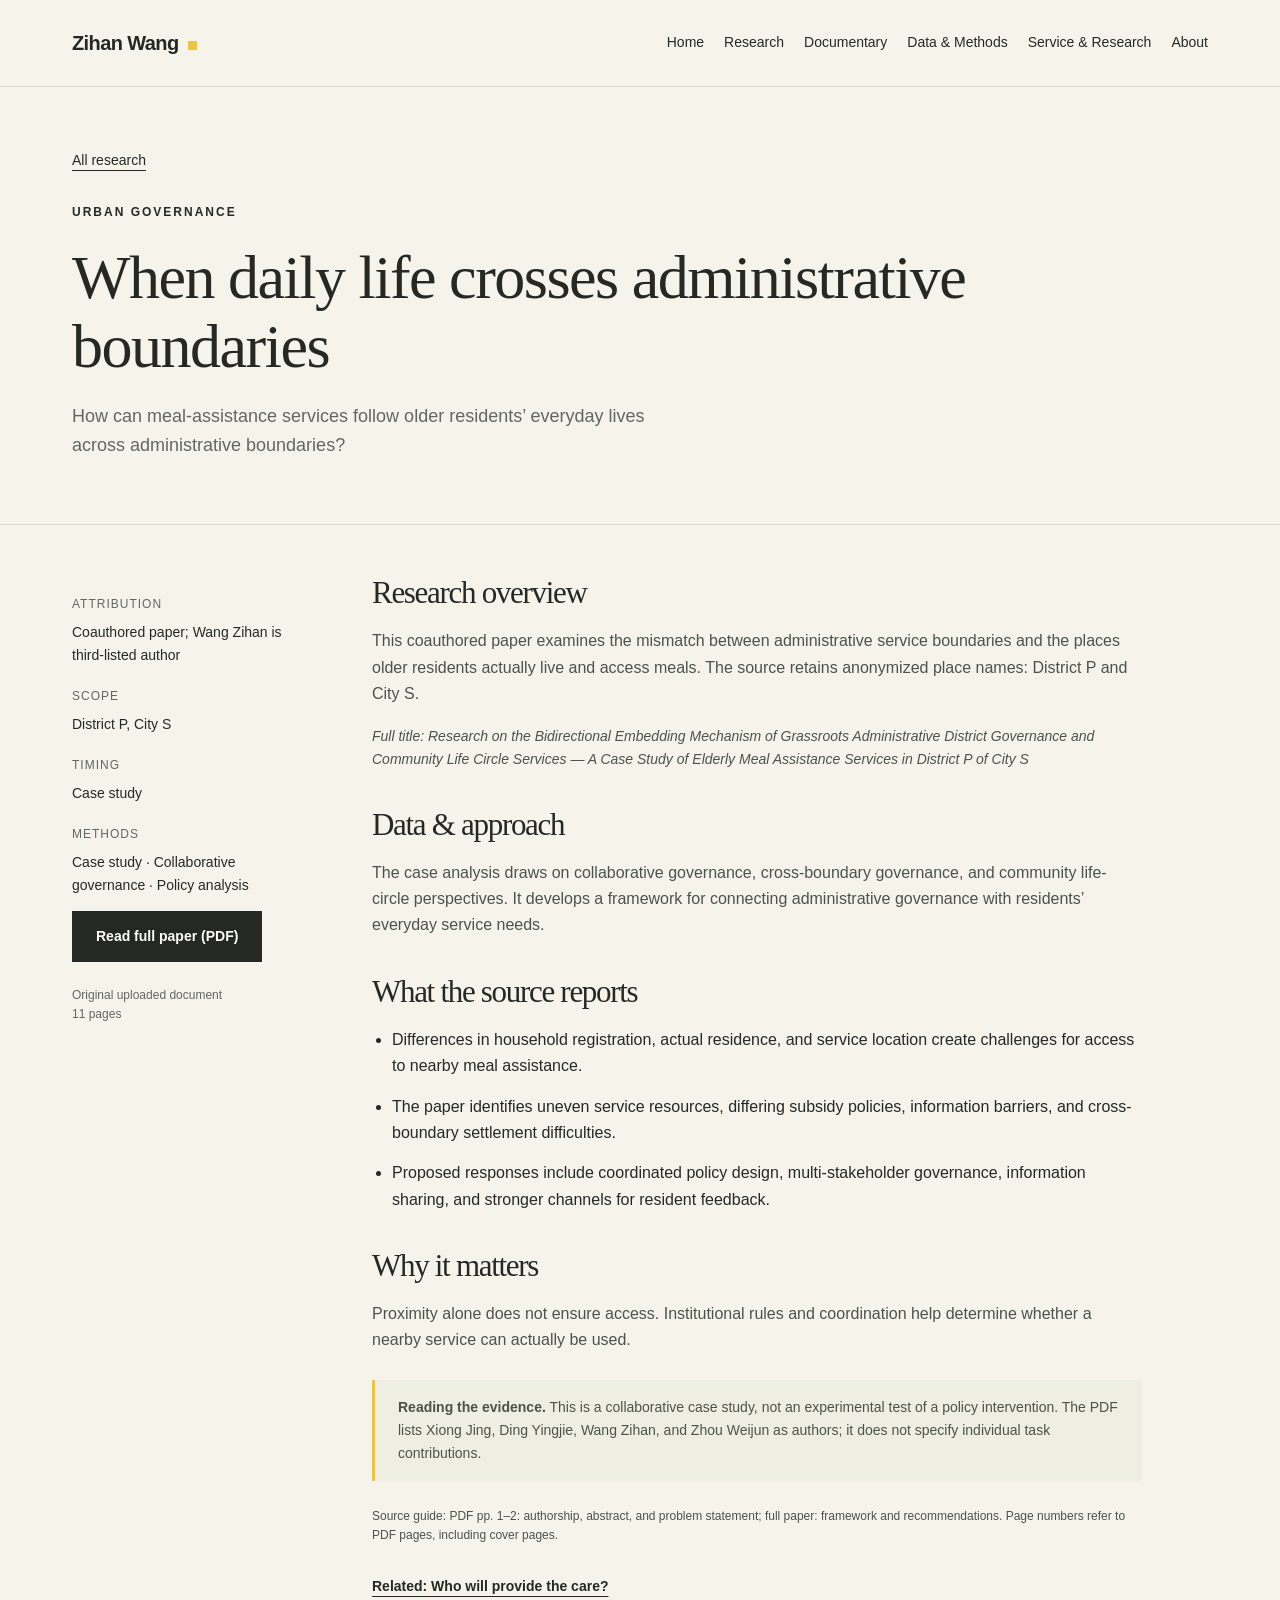
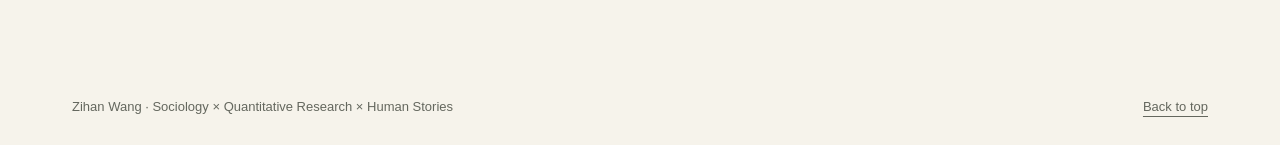
==== project-meal-governance.html @ 67c70093 "Add files via upload" ====
<!doctype html><html lang="en"><head><meta charset="utf-8"><meta name="viewport" content="width=device-width, initial-scale=1"><title>When daily life crosses administrative boundaries | Zihan Wang</title><meta name="description" content="How can meal-assistance services follow older residents’ everyday lives across administrative boundaries?"><link rel="stylesheet" href="style.css?v=4"><link rel="icon" href="data:image/svg+xml,%3Csvg xmlns='http://www.w3.org/2000/svg' viewBox='0 0 64 64'%3E%3Crect width='64' height='64' fill='%23e9c448'/%3E%3Ctext x='12' y='47' font-family='Georgia' font-size='44' fill='%23262923'%3EZ%3C/text%3E%3C/svg%3E"><script src="script.js" defer></script></head><body><a class="skip" href="#main">Skip to content</a><header class="header"><div class="wrap nav"><a class="brand" href="index.html">Zihan Wang<span></span></a><button class="menu" aria-expanded="false" aria-controls="navigation">Menu</button><nav id="navigation" class="navlinks" aria-label="Main navigation"><a href="index.html#home">Home</a><a href="index.html#research">Research</a><a href="index.html#documentary">Documentary</a><a href="index.html#methods">Data &amp; Methods</a><a href="index.html#service">Service &amp; Research</a><a href="index.html#about">About</a></nav></div></header><main id="main"><div class="detail-hero"><div class="wrap"><a class="back" href="index.html#research">All research</a><p class="eyebrow" style="margin-top:30px">Urban governance</p><h1>When daily life crosses administrative boundaries</h1><p class="lead">How can meal-assistance services follow older residents’ everyday lives across administrative boundaries?</p></div></div><div class="wrap detail-grid"><aside class="detail-aside" aria-label="Project information"><dl><div><dt>Attribution</dt><dd>Coauthored paper; Wang Zihan is third-listed author</dd></div><div><dt>Scope</dt><dd>District P, City S</dd></div><div><dt>Timing</dt><dd>Case study</dd></div><div><dt>Methods</dt><dd>Case study · Collaborative governance · Policy analysis</dd></div></dl><a class="button" href="papers/meal-governance.pdf">Read full paper (PDF)</a><p class="source">Original uploaded document<br>11 pages</p></aside><article class="detail-body"><h2>Research overview</h2><p>This coauthored paper examines the mismatch between administrative service boundaries and the places older residents actually live and access meals. The source retains anonymized place names: District P and City S.</p><p class="full-title">Full title: Research on the Bidirectional Embedding Mechanism of Grassroots Administrative District Governance and Community Life Circle Services — A Case Study of Elderly Meal Assistance Services in District P of City S</p><h2>Data &amp; approach</h2><p>The case analysis draws on collaborative governance, cross-boundary governance, and community life-circle perspectives. It develops a framework for connecting administrative governance with residents’ everyday service needs.</p><h2>What the source reports</h2><ul class="finding-list"><li>Differences in household registration, actual residence, and service location create challenges for access to nearby meal assistance.</li><li>The paper identifies uneven service resources, differing subsidy policies, information barriers, and cross-boundary settlement difficulties.</li><li>Proposed responses include coordinated policy design, multi-stakeholder governance, information sharing, and stronger channels for resident feedback.</li></ul><h2>Why it matters</h2><p>Proximity alone does not ensure access. Institutional rules and coordination help determine whether a nearby service can actually be used.</p><div class="note"><p><strong>Reading the evidence.</strong> This is a collaborative case study, not an experimental test of a policy intervention. The PDF lists Xiong Jing, Ding Yingjie, Wang Zihan, and Zhou Weijun as authors; it does not specify individual task contributions.</p></div><p class="source">Source guide: PDF pp. 1–2: authorship, abstract, and problem statement; full paper: framework and recommendations. Page numbers refer to PDF pages, including cover pages.</p><div class="actions"><a class="textlink" href="project-workforce.html">Related: Who will provide the care?</a></div></article></div></main><footer class="footer"><div class="wrap footer-inner"><span>Zihan Wang · Sociology × Quantitative Research × Human Stories</span><a href="index.html#home">Back to top</a></div></footer></body></html>
---- style.css ----
:root{--paper:#f6f3eb;--ink:#262923;--muted:#64675e;--line:#d9d9cd;--yellow:#e9c448;--green:#525f4b;--white:#fffdf7}*{box-sizing:border-box}html{scroll-behavior:smooth;scroll-padding-top:100px}body{margin:0;background:var(--paper);color:var(--ink);font-family:Arial,Helvetica,sans-serif;line-height:1.65;font-size:16px}a{color:inherit;text-underline-offset:5px}a:hover{color:#68601c}button{font:inherit}a:focus-visible,button:focus-visible,summary:focus-visible{outline:3px solid #927300;outline-offset:5px}.skip{position:absolute;left:20px;top:-100px;background:var(--yellow);padding:12px;z-index:30}.skip:focus{top:10px}.wrap{max-width:1240px;margin:auto;padding:0 52px}.header{position:sticky;top:0;background:rgba(246,243,235,.97);z-index:10;border-bottom:1px solid var(--line)}.nav{min-height:86px;display:flex;align-items:center;justify-content:space-between;gap:30px}.brand{text-decoration:none;font-size:20px;font-weight:700;letter-spacing:-.6px}.brand span{display:inline-block;background:var(--yellow);width:9px;height:9px;margin-left:9px}.navlinks{display:flex;gap:27px;align-items:center}.navlinks a{text-decoration:none;font-size:14px}.navlinks a[aria-current]{border-bottom:2px solid var(--ink)}.menu{display:none;border:1px solid var(--line);background:none;padding:6px 12px}.eyebrow{text-transform:uppercase;letter-spacing:2px;font-size:12px;font-weight:700;line-height:1.5}.hero{padding-top:76px;padding-bottom:70px}.hero-grid{display:grid;grid-template-columns:1fr 1.03fr;gap:55px;align-items:center}.hero h1{font-family:Georgia,serif;font-weight:400;font-size:clamp(48px,5.6vw,76px);letter-spacing:-3px;line-height:1.04;margin:24px 0}.hero h1 em{font-weight:400;color:var(--green)}.lead{font-size:18px;color:var(--muted);max-width:580px}.positioning{font-size:14px;letter-spacing:.2px;margin:25px 0}.button{display:inline-block;background:var(--ink);color:var(--white);padding:13px 23px;text-decoration:none;font-size:14px;font-weight:700;border:1px solid var(--ink)}.button:hover{background:var(--green);color:#fff}.button.light{background:var(--yellow);color:var(--ink);border-color:var(--yellow)}.textlink{font-size:14px;font-weight:700}.actions{display:flex;flex-wrap:wrap;gap:25px;align-items:center;margin-top:29px}.hero-image{margin:0;position:relative;padding:22px 0 0 22px}.hero-image:before{content:'';position:absolute;top:0;left:0;width:45%;height:65%;border-top:2px solid var(--yellow);border-left:2px solid var(--yellow)}.hero-image img{display:block;width:100%;aspect-ratio:1.32;object-fit:cover;object-position:44% center}.hero-image figcaption{font-size:13px;color:var(--muted);margin:15px 0 0}.caption-title{display:block;color:var(--ink);font-size:17px;font-family:Georgia,serif}.index-strip{display:grid;grid-template-columns:repeat(3,1fr);border-top:1px solid var(--line);border-bottom:1px solid var(--line);margin-top:65px}.index-strip>div{padding:24px 25px;border-right:1px solid var(--line)}.index-strip>div:first-child{padding-left:0}.index-strip>div:last-child{border:0}.index-strip strong{font-family:Georgia,serif;font-size:32px;font-weight:400;margin-right:13px}.index-strip span{font-size:13px;color:var(--muted)}section.section{padding-top:85px;padding-bottom:85px;border-bottom:1px solid var(--line)}.section-head{display:grid;grid-template-columns:1fr 1fr;gap:60px;align-items:end;margin-bottom:40px}h2{font-family:Georgia,serif;font-size:clamp(34px,4vw,49px);line-height:1.13;letter-spacing:-1.3px;font-weight:400;margin:14px 0}h3{font-family:Georgia,serif;font-size:27px;line-height:1.25;font-weight:400;margin:12px 0 18px}p{margin:0 0 18px}.section-head p{color:var(--muted);max-width:470px;margin:0}.research-grid{display:grid;grid-template-columns:1fr 1fr;gap:24px}.research-card{border:1px solid var(--line);padding:32px;display:flex;flex-direction:column;background:var(--white)}.research-card.featured{background:#eaece2}.research-card p{color:var(--muted)}.card-top{display:flex;justify-content:space-between;gap:12px;color:var(--muted);font-size:12px;letter-spacing:1px;text-transform:uppercase}.tags{font-size:13px;margin-bottom:20px;color:var(--green)}.research-card .card-link{margin-top:auto;padding-top:22px;border-top:1px solid var(--line);font-size:14px;font-weight:700;display:flex;justify-content:space-between;gap:12px}.card-link span{font-weight:400;color:var(--muted);font-size:12px}.documentary{background:#252a24;color:var(--paper)}.documentary .section-head p{color:#c4c9ba}.documentary .eyebrow{color:var(--yellow)}.film-frame{margin:40px 0 35px}.film-frame img{width:100%;height:auto;display:block}.film-frame figcaption{font-size:13px;color:#c4c9ba;margin-top:12px}.film-grid{display:grid;grid-template-columns:1fr 1fr 1fr;gap:35px}.film-grid h3{font-size:24px}.film-grid p{font-size:15px;color:#d1d4c8}.film-grid a{color:var(--yellow);font-size:14px}.film-label{font-size:12px;text-transform:uppercase;letter-spacing:1px;color:#d7cd92}.chart-grid{display:grid;grid-template-columns:1fr 1fr;gap:30px}.chart{background:var(--white);border:1px solid var(--line);padding:30px}.chart h3{font-size:25px}.chart .sub{font-size:14px;color:var(--muted)}.bar-row{margin:23px 0}.bar-label{display:flex;justify-content:space-between;gap:15px;font-size:14px;margin-bottom:8px}.track{height:9px;background:#e9e9df}.fill{height:100%;background:var(--green)}.fill.yellow{background:var(--yellow)}.source{font-size:12px;color:var(--muted);line-height:1.6;margin-top:24px}.coef{display:grid;grid-template-columns:minmax(95px,1.4fr) 1fr 55px;gap:12px;align-items:center;margin:17px 0;font-size:13px}.coef-track{display:flex;height:12px;background:linear-gradient(to right,transparent 49.5%,#969b8c 49.5%,#969b8c 50.5%,transparent 50.5%)}.coef-track .half{width:50%;display:flex;align-items:center}.coef-track .half:first-child{justify-content:flex-end}.coef-track i{height:8px;background:var(--green);display:block}.coef-track i.neg{background:#a67e55}.coef b{font-weight:400;font-variant-numeric:tabular-nums;text-align:right}.legend{font-size:12px;color:var(--muted);display:flex;justify-content:space-between;padding-left:42%;margin-top:10px}.method-list{display:grid;grid-template-columns:repeat(4,1fr);gap:28px;margin-top:45px}.method-list>div{border-top:2px solid var(--ink);padding-top:20px}.method-list h3{font-size:22px}.method-list p{font-size:14px;color:var(--muted)}.about-grid{display:grid;grid-template-columns:.7fr 1.3fr;gap:80px}.monogram{font-family:Georgia,serif;font-size:100px;line-height:1;background:var(--yellow);display:inline-block;padding:40px 30px;letter-spacing:-8px}.about-grid .lead{font-family:Georgia,serif;font-size:28px;color:var(--ink)}.footer{padding:28px 0}.footer-inner{display:flex;justify-content:space-between;gap:25px;font-size:13px;color:var(--muted)}.detail-hero{padding:60px 0 45px;border-bottom:1px solid var(--line)}.back{font-size:14px}.detail-hero h1{font-family:Georgia,serif;font-size:clamp(36px,5vw,62px);font-weight:400;line-height:1.1;max-width:900px;letter-spacing:-1.5px;margin:22px 0}.detail-grid{display:grid;grid-template-columns:230px 1fr;gap:70px;padding-top:50px;padding-bottom:70px}.detail-aside{font-size:14px}.detail-aside dt{text-transform:uppercase;letter-spacing:1px;font-size:12px;margin-top:20px;color:var(--muted)}.detail-aside dd{margin:6px 0}.detail-body{max-width:770px}.detail-body h2{font-size:31px;margin:35px 0 18px}.detail-body h2:first-child{margin-top:0}.detail-body p{color:#4d5348}.note{border-left:3px solid var(--yellow);padding:16px 23px;background:#eeeee3;margin:26px 0}.note p{margin:0;font-size:14px}.finding-list{padding-left:20px}.finding-list li{margin-bottom:14px}.full-title{font-size:14px;color:var(--muted);font-style:italic}.noscript{padding:15px}.mobile-note{display:none}@media(max-width:900px){.wrap{padding:0 28px}.navlinks{gap:16px}.hero-grid{gap:25px}.hero h1{font-size:57px}.method-list{grid-template-columns:1fr 1fr}.detail-grid{gap:35px;grid-template-columns:180px 1fr}.about-grid{gap:35px}.film-grid{gap:20px}}@media(max-width:650px){.wrap{padding:0 22px}.nav{min-height:70px;flex-wrap:wrap;gap:0}.menu{display:block}.navlinks{display:flex;width:100%;padding:10px 0 17px;gap:16px;flex-wrap:wrap}.js .navlinks{display:none}.js .navlinks.open{display:flex}.navlinks a{font-size:14px}.hero{padding-top:39px;padding-bottom:40px}.hero-grid,.section-head,.research-grid,.chart-grid,.about-grid,.film-grid,.detail-grid{grid-template-columns:1fr}.hero h1{font-size:55px}.hero-image{margin-top:20px;padding:15px 0 0 15px}.hero-image img{aspect-ratio:1.77;object-fit:contain}.index-strip{margin-top:35px}.index-strip>div{padding:16px 10px}.index-strip strong{display:block;font-size:29px}.index-strip span{font-size:12px;line-height:1.4;display:block}.section-head{gap:18px}.research-card,.chart{padding:24px}.section-head h2{font-size:37px}.section.section{padding-top:55px;padding-bottom:55px}.film-grid{gap:26px}.method-list{gap:25px 20px}.method-list h3{font-size:21px}.about-grid{gap:28px}.monogram{font-size:65px;padding:25px 20px;letter-spacing:-4px}.footer-inner{flex-direction:column;gap:12px}.detail-hero{padding-top:35px}.detail-grid{gap:25px;padding-top:25px}.detail-aside dl{display:grid;grid-template-columns:1fr 1fr;gap:12px 20px}.detail-aside dt{margin-top:0}.detail-aside dd{margin-bottom:0}.detail-aside .button{margin-top:15px}.card-link span{max-width:100px;text-align:right}.coef{grid-template-columns:1.3fr 1fr 48px;gap:8px;font-size:12px}}@media(prefers-reduced-motion:reduce){html{scroll-behavior:auto}}@media print{.header,.actions,.menu{display:none}body{background:#fff}.wrap{padding:0}.section.section{padding:30px 0}.research-card,.chart{break-inside:avoid}.documentary{background:#fff;color:#222}.documentary p,.documentary .section-head p,.film-grid p{color:#222}}
.hero-image img{height:auto;aspect-ratio:1200/676;object-fit:contain}.hero-grid>*,.chart-grid>*,.research-grid>*{min-width:0}@media(max-width:650px){.hero h1{font-size:clamp(38px,11vw,55px);letter-spacing:-2px}.method-list{grid-template-columns:1fr}.coef{grid-template-columns:minmax(80px,1.3fr) minmax(40px,1fr) 44px}.bar-label{font-size:13px}}

.film-player{aspect-ratio:16/9;min-height:200px;background:#111;width:100%}.film-player iframe{display:block;width:100%;height:100%;min-height:200px;border:0}.film-frame figcaption{display:flex;justify-content:space-between;flex-wrap:wrap;gap:10px 24px}.film-frame figcaption a{color:var(--yellow)}

.film-player{position:relative}.film-start{display:block;width:100%;height:100%;position:relative}.film-start img{width:100%;height:100%;object-fit:cover}.film-play-label{position:absolute;left:50%;top:50%;transform:translate(-50%,-50%);background:#e9c448;color:#262923;padding:16px 24px;display:flex;align-items:center;gap:14px;white-space:nowrap;font-weight:700;box-shadow:0 3px 20px #0005}.film-start:hover .film-play-label{background:#ffe07a}.film-status{color:#c4c9ba;font-size:14px;margin:12px 0}.film-player iframe{position:absolute;inset:0}

/* Service photographs remain uncropped, including the portrait-oriented activity image. */
.photo-gallery{columns:3;column-gap:26px}.gallery-photo{margin:0 0 32px;break-inside:avoid;background:var(--white);border:1px solid var(--line)}.gallery-photo a{display:block}.gallery-photo img{display:block;width:100%;height:auto}.gallery-photo figcaption{padding:20px 22px}.gallery-photo h3{font-size:23px;margin:10px 0}.gallery-photo p{font-size:14px;color:var(--muted);margin:0}.gallery-photo a:hover{outline:3px solid var(--yellow);outline-offset:-3px}.portrait{margin:26px 0 0;width:250px;max-width:100%;border-bottom:7px solid var(--yellow)}.portrait img{display:block;width:100%;height:320px;object-fit:cover;object-position:50% 48%}.navlinks{gap:20px}@media(max-width:1050px) and (min-width:651px){.nav{flex-wrap:wrap;padding-top:18px;padding-bottom:15px;gap:14px}.navlinks{gap:20px;flex-wrap:wrap}}@media(max-width:900px){.photo-gallery{columns:2}}@media(max-width:650px){.photo-gallery{columns:1}.gallery-photo{margin-bottom:25px}.portrait{width:220px}.portrait img{height:280px}.navlinks{gap:14px}}

/* Aligned gallery: consistent image and caption areas across each row. */
.photo-gallery{columns:auto;display:grid;grid-template-columns:repeat(3,minmax(0,1fr));gap:26px}.gallery-photo{margin:0;display:flex;flex-direction:column;min-width:0}.gallery-photo>a{aspect-ratio:4/3;background:#e8e6df;overflow:hidden}.gallery-photo img{width:100%;height:100%;object-fit:contain}.gallery-photo figcaption{min-height:98px;display:flex;flex-direction:column;justify-content:center;gap:5px}.gallery-location{font-size:14px;color:var(--muted)}@media(max-width:900px){.photo-gallery{columns:auto;grid-template-columns:repeat(2,minmax(0,1fr))}}@media(max-width:650px){.photo-gallery{columns:auto;grid-template-columns:1fr}.gallery-photo{margin:0}.gallery-photo figcaption{min-height:84px}}
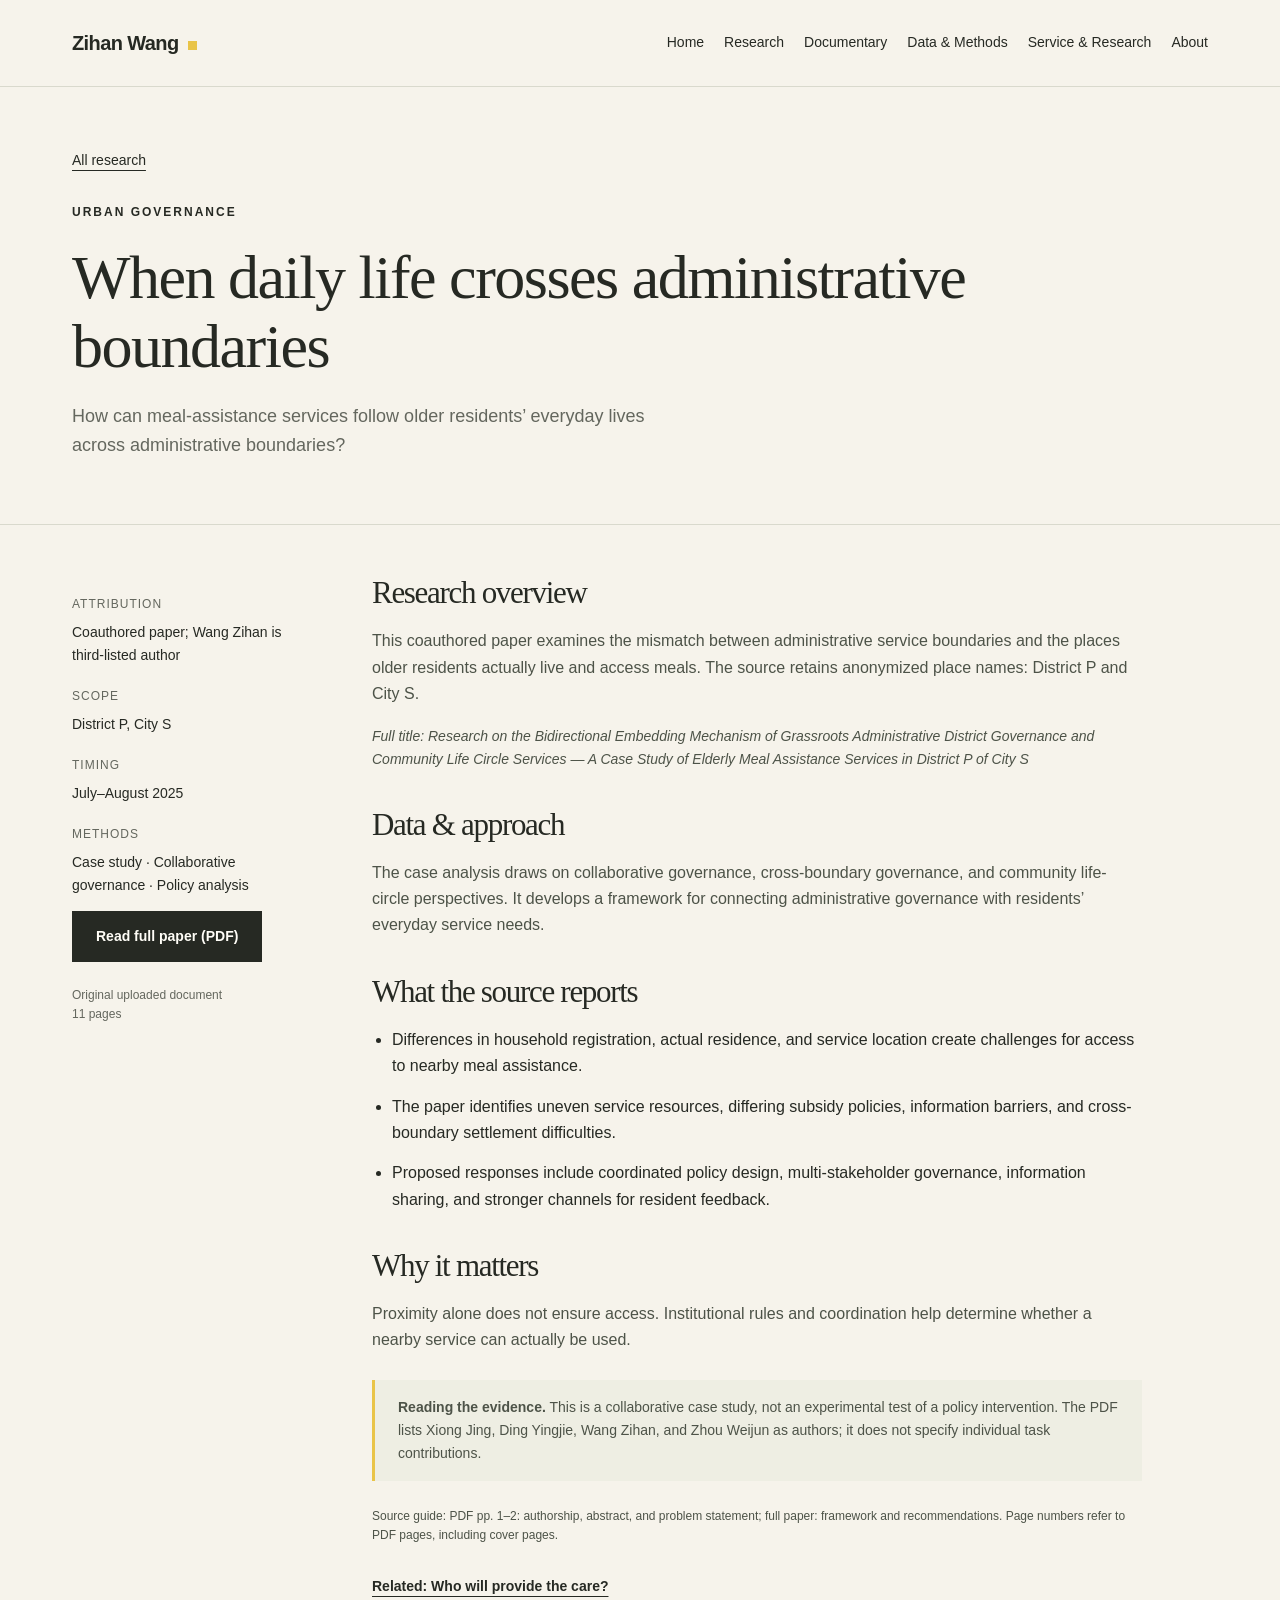
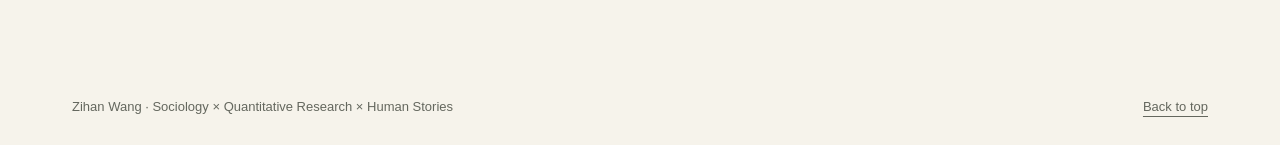
==== commit b5a2621a: "Add files via upload" ====
--- a/project-meal-governance.html
+++ b/project-meal-governance.html
@@ -1 +1 @@
-<!doctype html><html lang="en"><head><meta charset="utf-8"><meta name="viewport" content="width=device-width, initial-scale=1"><title>When daily life crosses administrative boundaries | Zihan Wang</title><meta name="description" content="How can meal-assistance services follow older residents’ everyday lives across administrative boundaries?"><link rel="stylesheet" href="style.css?v=4"><link rel="icon" href="data:image/svg+xml,%3Csvg xmlns='http://www.w3.org/2000/svg' viewBox='0 0 64 64'%3E%3Crect width='64' height='64' fill='%23e9c448'/%3E%3Ctext x='12' y='47' font-family='Georgia' font-size='44' fill='%23262923'%3EZ%3C/text%3E%3C/svg%3E"><script src="script.js" defer></script></head><body><a class="skip" href="#main">Skip to content</a><header class="header"><div class="wrap nav"><a class="brand" href="index.html">Zihan Wang<span></span></a><button class="menu" aria-expanded="false" aria-controls="navigation">Menu</button><nav id="navigation" class="navlinks" aria-label="Main navigation"><a href="index.html#home">Home</a><a href="index.html#research">Research</a><a href="index.html#documentary">Documentary</a><a href="index.html#methods">Data &amp; Methods</a><a href="index.html#service">Service &amp; Research</a><a href="index.html#about">About</a></nav></div></header><main id="main"><div class="detail-hero"><div class="wrap"><a class="back" href="index.html#research">All research</a><p class="eyebrow" style="margin-top:30px">Urban governance</p><h1>When daily life crosses administrative boundaries</h1><p class="lead">How can meal-assistance services follow older residents’ everyday lives across administrative boundaries?</p></div></div><div class="wrap detail-grid"><aside class="detail-aside" aria-label="Project information"><dl><div><dt>Attribution</dt><dd>Coauthored paper; Wang Zihan is third-listed author</dd></div><div><dt>Scope</dt><dd>District P, City S</dd></div><div><dt>Timing</dt><dd>Case study</dd></div><div><dt>Methods</dt><dd>Case study · Collaborative governance · Policy analysis</dd></div></dl><a class="button" href="papers/meal-governance.pdf">Read full paper (PDF)</a><p class="source">Original uploaded document<br>11 pages</p></aside><article class="detail-body"><h2>Research overview</h2><p>This coauthored paper examines the mismatch between administrative service boundaries and the places older residents actually live and access meals. The source retains anonymized place names: District P and City S.</p><p class="full-title">Full title: Research on the Bidirectional Embedding Mechanism of Grassroots Administrative District Governance and Community Life Circle Services — A Case Study of Elderly Meal Assistance Services in District P of City S</p><h2>Data &amp; approach</h2><p>The case analysis draws on collaborative governance, cross-boundary governance, and community life-circle perspectives. It develops a framework for connecting administrative governance with residents’ everyday service needs.</p><h2>What the source reports</h2><ul class="finding-list"><li>Differences in household registration, actual residence, and service location create challenges for access to nearby meal assistance.</li><li>The paper identifies uneven service resources, differing subsidy policies, information barriers, and cross-boundary settlement difficulties.</li><li>Proposed responses include coordinated policy design, multi-stakeholder governance, information sharing, and stronger channels for resident feedback.</li></ul><h2>Why it matters</h2><p>Proximity alone does not ensure access. Institutional rules and coordination help determine whether a nearby service can actually be used.</p><div class="note"><p><strong>Reading the evidence.</strong> This is a collaborative case study, not an experimental test of a policy intervention. The PDF lists Xiong Jing, Ding Yingjie, Wang Zihan, and Zhou Weijun as authors; it does not specify individual task contributions.</p></div><p class="source">Source guide: PDF pp. 1–2: authorship, abstract, and problem statement; full paper: framework and recommendations. Page numbers refer to PDF pages, including cover pages.</p><div class="actions"><a class="textlink" href="project-workforce.html">Related: Who will provide the care?</a></div></article></div></main><footer class="footer"><div class="wrap footer-inner"><span>Zihan Wang · Sociology × Quantitative Research × Human Stories</span><a href="index.html#home">Back to top</a></div></footer></body></html>
+<!doctype html><html lang="en"><head><meta charset="utf-8"><meta name="viewport" content="width=device-width, initial-scale=1"><title>When daily life crosses administrative boundaries | Zihan Wang</title><meta name="description" content="How can meal-assistance services follow older residents’ everyday lives across administrative boundaries?"><link rel="stylesheet" href="style.css?v=4"><link rel="icon" href="data:image/svg+xml,%3Csvg xmlns='http://www.w3.org/2000/svg' viewBox='0 0 64 64'%3E%3Crect width='64' height='64' fill='%23e9c448'/%3E%3Ctext x='12' y='47' font-family='Georgia' font-size='44' fill='%23262923'%3EZ%3C/text%3E%3C/svg%3E"><script src="script.js" defer></script></head><body><a class="skip" href="#main">Skip to content</a><header class="header"><div class="wrap nav"><a class="brand" href="index.html">Zihan Wang<span></span></a><button class="menu" aria-expanded="false" aria-controls="navigation">Menu</button><nav id="navigation" class="navlinks" aria-label="Main navigation"><a href="index.html#home">Home</a><a href="index.html#research">Research</a><a href="index.html#documentary">Documentary</a><a href="index.html#methods">Data &amp; Methods</a><a href="index.html#service">Service &amp; Research</a><a href="index.html#about">About</a></nav></div></header><main id="main"><div class="detail-hero"><div class="wrap"><a class="back" href="index.html#research">All research</a><p class="eyebrow" style="margin-top:30px">Urban governance</p><h1>When daily life crosses administrative boundaries</h1><p class="lead">How can meal-assistance services follow older residents’ everyday lives across administrative boundaries?</p></div></div><div class="wrap detail-grid"><aside class="detail-aside" aria-label="Project information"><dl><div><dt>Attribution</dt><dd>Coauthored paper; Wang Zihan is third-listed author</dd></div><div><dt>Scope</dt><dd>District P, City S</dd></div><div><dt>Timing</dt><dd>July–August 2025</dd></div><div><dt>Methods</dt><dd>Case study · Collaborative governance · Policy analysis</dd></div></dl><a class="button" href="papers/meal-governance.pdf">Read full paper (PDF)</a><p class="source">Original uploaded document<br>11 pages</p></aside><article class="detail-body"><h2>Research overview</h2><p>This coauthored paper examines the mismatch between administrative service boundaries and the places older residents actually live and access meals. The source retains anonymized place names: District P and City S.</p><p class="full-title">Full title: Research on the Bidirectional Embedding Mechanism of Grassroots Administrative District Governance and Community Life Circle Services — A Case Study of Elderly Meal Assistance Services in District P of City S</p><h2>Data &amp; approach</h2><p>The case analysis draws on collaborative governance, cross-boundary governance, and community life-circle perspectives. It develops a framework for connecting administrative governance with residents’ everyday service needs.</p><h2>What the source reports</h2><ul class="finding-list"><li>Differences in household registration, actual residence, and service location create challenges for access to nearby meal assistance.</li><li>The paper identifies uneven service resources, differing subsidy policies, information barriers, and cross-boundary settlement difficulties.</li><li>Proposed responses include coordinated policy design, multi-stakeholder governance, information sharing, and stronger channels for resident feedback.</li></ul><h2>Why it matters</h2><p>Proximity alone does not ensure access. Institutional rules and coordination help determine whether a nearby service can actually be used.</p><div class="note"><p><strong>Reading the evidence.</strong> This is a collaborative case study, not an experimental test of a policy intervention. The PDF lists Xiong Jing, Ding Yingjie, Wang Zihan, and Zhou Weijun as authors; it does not specify individual task contributions.</p></div><p class="source">Source guide: PDF pp. 1–2: authorship, abstract, and problem statement; full paper: framework and recommendations. Page numbers refer to PDF pages, including cover pages.</p><div class="actions"><a class="textlink" href="project-workforce.html">Related: Who will provide the care?</a></div></article></div></main><footer class="footer"><div class="wrap footer-inner"><span>Zihan Wang · Sociology × Quantitative Research × Human Stories</span><a href="index.html#home">Back to top</a></div></footer></body></html>
